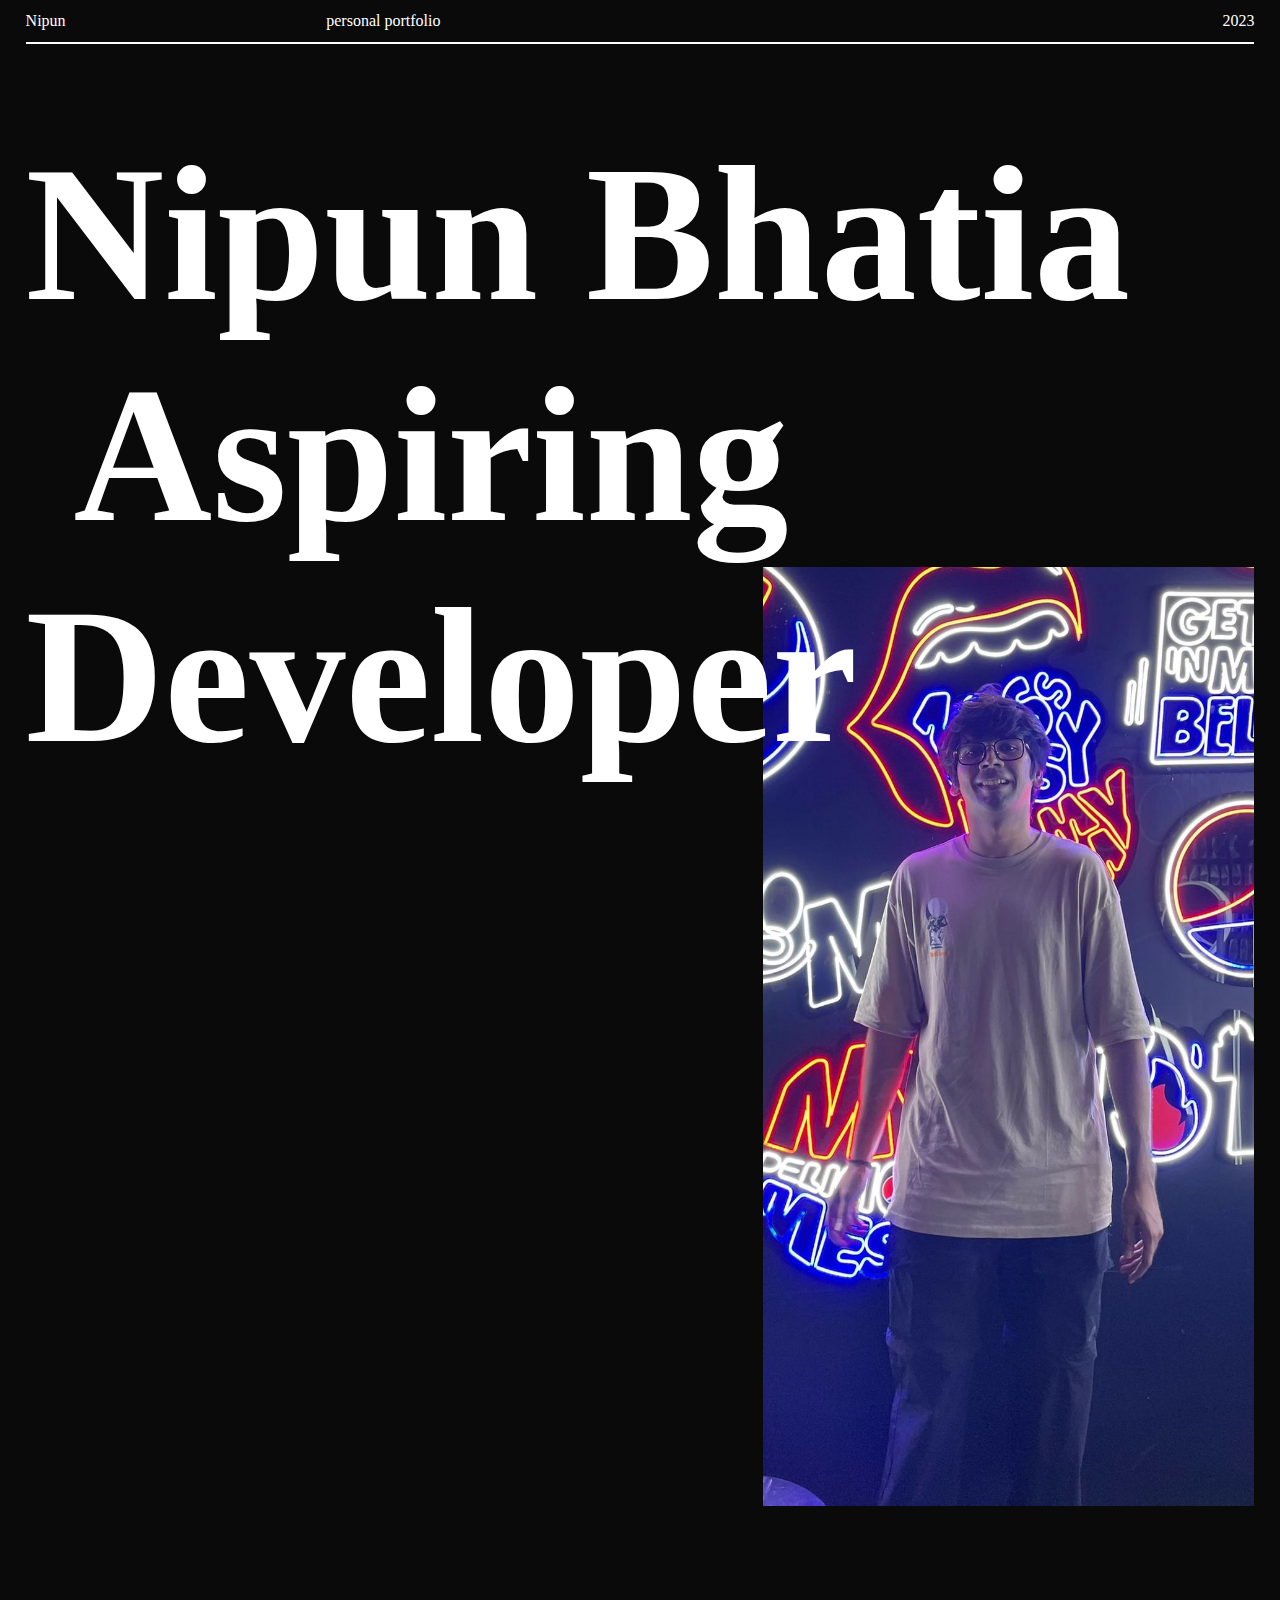
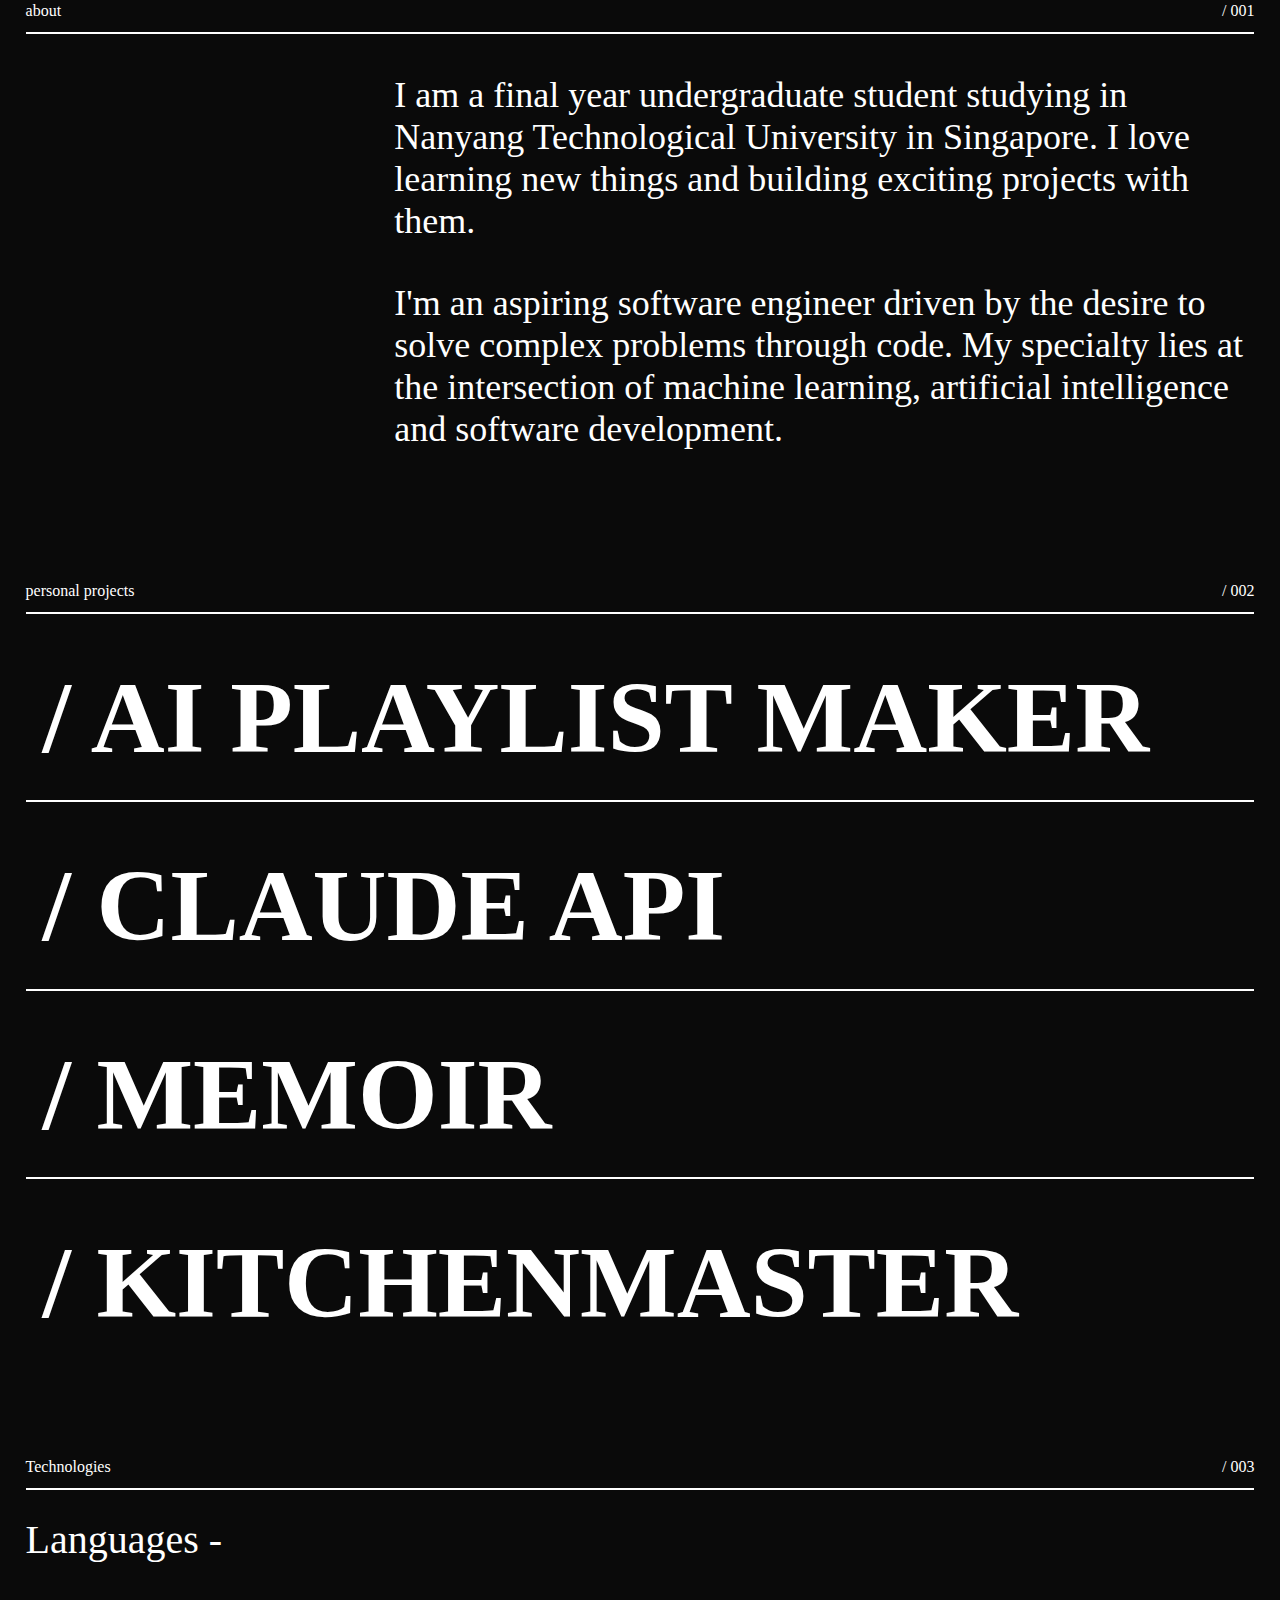
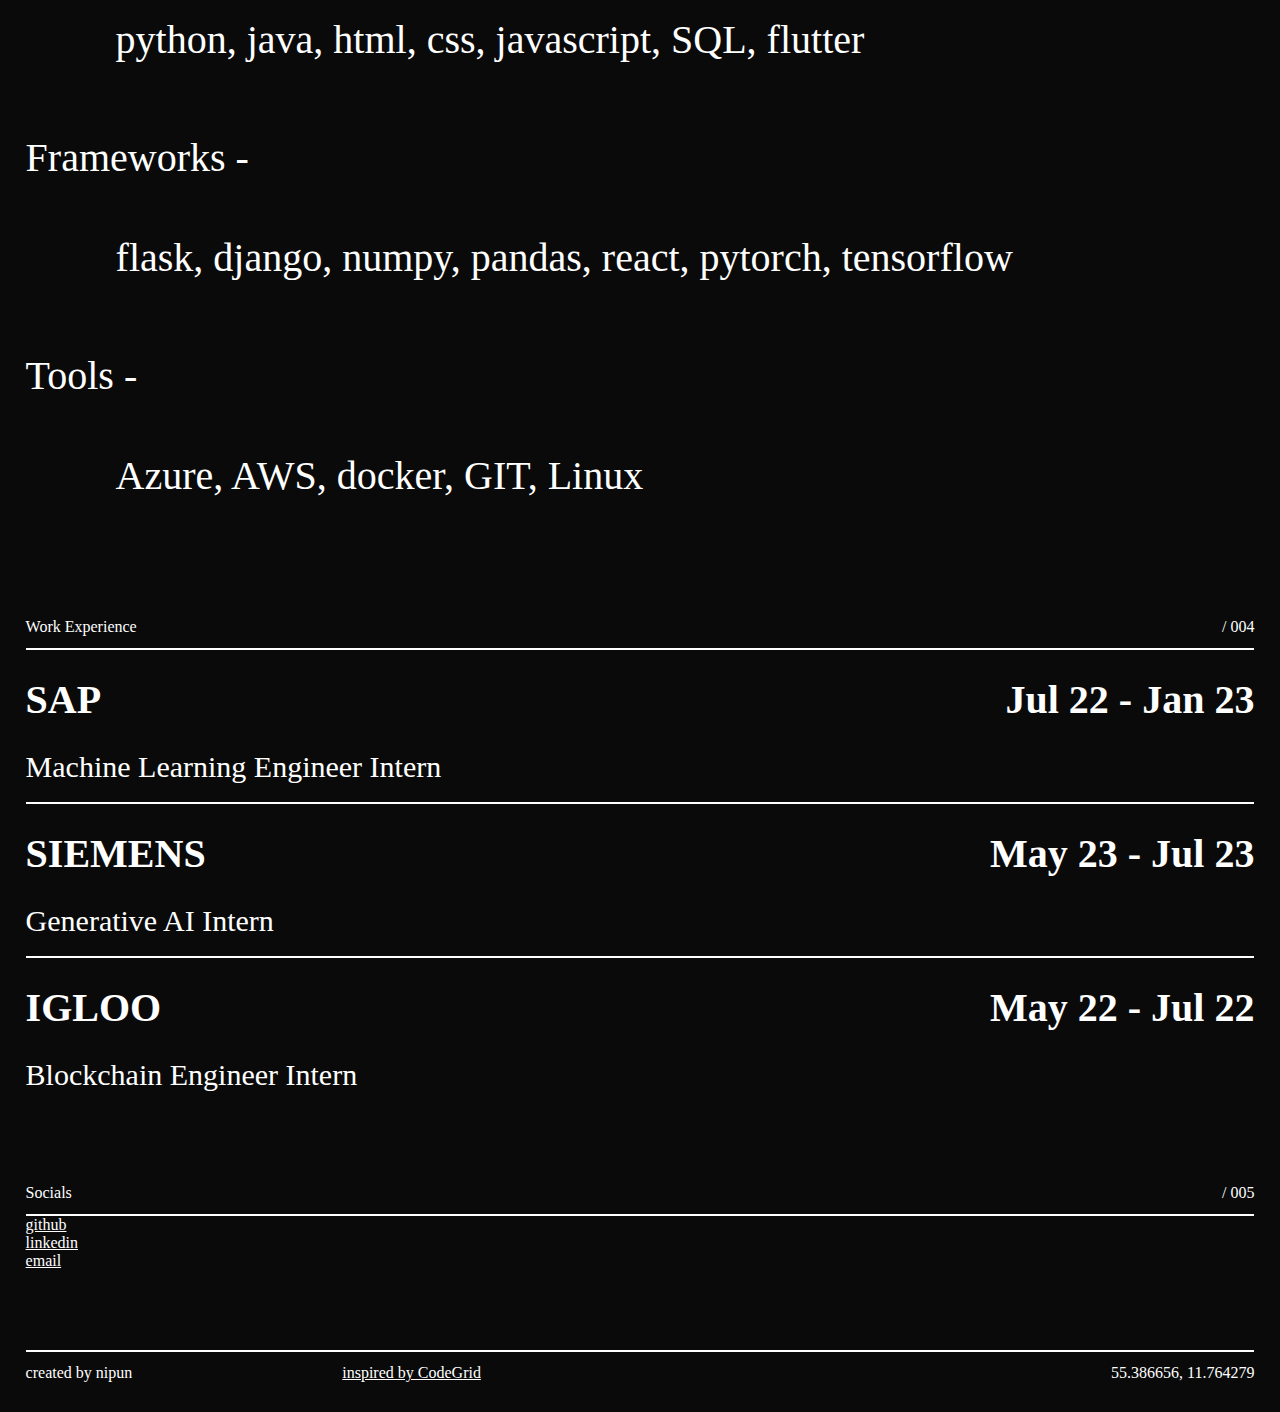
==== index.html @ 609fd549 "Uploading files" ====
<!DOCTYPE html>
<html lang="en">
  <head>
    <meta charset="UTF-8" />
    <meta http-equiv="X-UA-Compatible" content="IE=edge" />
    <meta name="viewport" content="width=device-width, initial-scale=1.0" />
    <title>Personal Portfolio</title>
    <link rel="stylesheet" href="css/styles.css" />
  </head>
  <body>
    <div class="wrapper">
      <div class="container">
        <div class="navbar">
          <div class="navbar-container">
            <div class="site-title">Nipun</div>
            <div class="site-type">
              <a href="index.html" style="text-decoration: none"
                >personal portfolio</a
              >
            </div>
            <div class="site-year">2023</div>
          </div>
        </div>

        <div class="divider"></div>

        <div class="header">
          <div class="header-container">
            <h1>
              Nipun Bhatia <br />
              &nbsp;Aspiring <br />
              <!-- &nbsp; -->
              Developer
            </h1>
          </div>
        </div>

        <div class="hero-image">
          <div class="hero-image-container">
            <img src="images/nipun.JPG" alt="" />
          </div>
        </div>

        <div class="whitespace"></div>
        <!-- about -->

        <div class="section-header">
          <div class="section-header-container">
            <div class="section-title">about</div>
            <div class="section-order">/ 001</div>
          </div>
        </div>

        <div class="divider"></div>

        <div class="about">
          <div class="about-container">
            <p>
              I am a final year undergraduate student studying in Nanyang
              Technological University in Singapore. I love learning new things
              and building exciting projects with them.
            </p>
            <p>
              I'm an aspiring software engineer driven by the desire to solve
              complex problems through code. My specialty lies at the
              intersection of machine learning, artificial intelligence and
              software development.
            </p>
          </div>
        </div>

        <!-- projects -->

        <div class="whitespace"></div>

        <div class="section-header">
          <div class="section-header-container">
            <div class="section-title">personal projects</div>
            <div class="section-order">/ 002</div>
          </div>
        </div>

        <div class="divider"></div>

        <section class="project">
          <div class="project-container">
            <div>
              <nav class="menu">
                <div class="menu__item">
                  <a
                    class="menu__item-link"
                    href="projects/AI-PM.html"
                    style="text-decoration: none"
                    >/ AI Playlist Maker</a
                  >
                  <img
                    class="menu__item-img"
                    src="images/AI Playlist Maker.png"
                  />
                  <div class="marquee">
                    <div class="marquee__inner">
                      <span>AI Playlist Maker</span>
                      <span>AI Playlist Maker</span>
                      <span>AI Playlist Maker</span>
                      <span>AI Playlist Maker</span>
                    </div>
                  </div>
                </div>

                <div class="divider"></div>

                <div class="menu__item">
                  <a
                    class="menu__item-link"
                    href="projects/claude.html"
                    style="text-decoration: none"
                    >/ Claude API</a
                  >
                  <img class="menu__item-img" src="images/claude.png" />
                  <div class="marquee">
                    <div class="marquee__inner">
                      <span>Claude API</span>
                      <span>Claude API</span>
                      <span>Claude API</span>
                      <span>Claude API</span>
                    </div>
                  </div>
                </div>

                <div class="divider"></div>

                <div class="menu__item">
                  <a
                    class="menu__item-link"
                    href="projects/memoir.html"
                    style="text-decoration: none"
                    >/ Memoir</a
                  >
                  <img class="menu__item-img" src="images/Memoir.png" />
                  <div class="marquee">
                    <div class="marquee__inner">
                      <span>Memoir</span>
                      <span>Memoir</span>
                      <span>Memoir</span>
                      <span>Memoir</span>
                      <span>Memoir</span>
                      <span>Memoir</span>
                      <span>Memoir</span>
                    </div>
                  </div>
                </div>

                <div class="divider"></div>

                <div class="menu__item">
                  <a
                    class="menu__item-link"
                    href="projects/kitchenmaster.html"
                    style="text-decoration: none"
                    >/ KitchenMaster</a
                  >
                  <img
                    class="menu__item-img"
                    src="images/Kitchenmaster_main_page.png"
                  />
                  <div class="marquee">
                    <div class="marquee__inner">
                      <span>KitchenMaster</span>
                      <span>KitchenMaster</span>
                      <span>KitchenMaster</span>
                      <span>KitchenMaster</span>
                    </div>
                  </div>
                </div>

                <!-- <div class="divider"></div>

                <div class="menu__item">
                  <a class="menu__item-link">/ The Crew</a>
                  <img class="menu__item-img" src="images/project-five.jpeg" />
                  <div class="marquee">
                    <div class="marquee__inner" aria-hidden="true">
                      <span>The Crew</span>
                      <span>The Crew</span>
                      <span>The Crew</span>
                      <span>The Crew</span>
                    </div>
                  </div>
                </div> -->
              </nav>
            </div>
          </div>
        </section>

        <!-- Technologies -->

        <div class="whitespace"></div>

        <div class="section-header">
          <div class="section-header-container">
            <div class="section-title">Technologies</div>
            <div class="section-order">/ 003</div>
          </div>
        </div>

        <div class="divider"></div>

        <section class="technologies">
          <div class="technologies-container">
            <p class="heading">Languages -</p>
            <p class="subheading">
              &nbsp;&nbsp;&nbsp;&nbsp;&nbsp;&nbsp;&nbsp;&nbsp;&nbsp;python,
              java, html, css, javascript, SQL, flutter
            </p>
            <br />
            <!-- <div class="divider"></div> -->

            <p class="heading">Frameworks -</p>
            <p class="subheading">
              &nbsp;&nbsp;&nbsp;&nbsp;&nbsp;&nbsp;&nbsp;&nbsp;&nbsp;flask,
              django, numpy, pandas, react, pytorch, tensorflow
            </p>

            <br />
            <!-- <div class="divider"></div> -->

            <p class="heading">Tools -</p>
            <p class="subheading">
              &nbsp;&nbsp;&nbsp;&nbsp;&nbsp;&nbsp;&nbsp;&nbsp;&nbsp;Azure, AWS,
              docker, GIT, Linux
            </p>
          </div>
        </section>

        <!-- Work Ex -->

        <div class="whitespace"></div>

        <div class="section-header">
          <div class="section-header-container">
            <div class="section-title">Work Experience</div>
            <div class="section-order">/ 004</div>
          </div>
        </div>

        <div class="divider"></div>

        <section class="work">
          <div class="work-container">
            <div class="heading">
              <!-- <br /> -->
              <div>SAP</div>
              <div>Jul 22 - Jan 23</div>
            </div>
            <p>Machine Learning Engineer Intern</p>
          </div>
        </section>

        <br />

        <div class="divider"></div>

        <section class="work">
          <div class="work-container">
            <div class="heading">
              <!-- <br /> -->
              <div>SIEMENS</div>
              <div>May 23 - Jul 23</div>
            </div>

            <p>Generative AI Intern</p>
          </div>
        </section>

        <br />

        <div class="divider"></div>

        <section class="work">
          <div class="work-container">
            <div class="heading">
              <!-- <br /> -->
              <div>IGLOO</div>
              <div>May 22 - Jul 22</div>
            </div>
            <p>Blockchain Engineer Intern</p>
          </div>
        </section>

        <!-- Socials -->
        <div class="whitespace"></div>

        <div class="section-header">
          <div class="section-header-container">
            <div class="section-title">Socials</div>
            <div class="section-order">/ 005</div>
          </div>
        </div>

        <div class="divider"></div>

        <section class="socials">
          <div class="socials-container">
            <div class="socials-id gt">
              <a href="https://github.com/Nipun1212">github</a>
            </div>
            <div class="socials-id ln">
              <a href="https://www.linkedin.com/in/nipunbhatiaa/">linkedin</a>
            </div>
            <div class="socials-id em">
              <a href="mailto:nipun001@e.ntu.edu.sg">email</a>
            </div>
          </div>
        </section>

        <div class="whitespace"></div>

        <div class="divider"></div>

        <div class="footer">
          <div class="navbar">
            <div class="navbar-container">
              <div class="site-title">created by nipun</div>
              <div class="site-title"><a href="">inspired by CodeGrid</a></div>
              <div class="site-year">55.386656, 11.764279</div>
            </div>
          </div>
        </div>
        <br />
      </div>
    </div>
  </body>
</html>
---- css/styles.css ----
* {
  margin: 0;
  padding: 0;
  box-sizing: border-box;
  font-family: "Sk-Modernist";
  color: #fff;
}

html,
body {
  overflow-x: hidden;
  background-color: #0a0a0a !important;
}

.wrapper {
  width: 100%;
  height: 100%;
}

.wrapper .container {
  width: 96%;
  margin: 0px auto;
}

.divider {
  width: 100%;
  height: 2px;
  background: #fff;
}

.whitespace {
  width: 100%;
  height: 80px;
}

.navbar .navbar-container {
  display: flex;
  padding: 12px 0;
  font-size: 16px;
  justify-content: space-between;
}

.navbar .navbar-container .site-title {
  flex-grow: 1;
}

.navbar .navbar-container .site-type {
  flex-grow: 1;
}

.navbar .navbar-container .site-year {
  flex-grow: 2;
  text-align: right;
}

.header {
  margin: 80px 0;
  z-index: 2 !important;
}

.header .header-container h1 {
  font-family: "Bigilla";
  font-size: 12rem;
}

@media (max-width: 900px) {
  .header .header-container h1 {
    font-size: 5.4rem;
  }
}

.hero-image {
  width: 100%;
  margin-top: -300px;
}

.hero-image::after {
  content: "";
  display: table;
  clear: both;
}

.hero-image .hero-image-container {
  width: 40%;
  float: right;
}

.hero-image .hero-image-container img {
  width: 100%;
}

@media (max-width: 900px) {
  .hero-image {
    margin-top: -100px;
  }
  .hero-image .hero-image-container {
    width: 100%;
  }
}

.section-header .section-header-container {
  display: flex;
  padding: 12px 0;
  font-size: 16px;
  justify-content: space-between;
}

.about {
  width: 100%;
}

.about::after {
  content: "";
  display: table;
  clear: both;
}

.about .about-container {
  width: 70%;
  float: right;
}

.about .about-container p {
  margin: 40px 0;
  font-size: 36px;
}

@media (max-width: 900px) {
  .about .about-container {
    width: 100%;
  }
  .about .about-container p {
    font-size: 24px;
  }
}

.menu__item {
  position: relative;
  padding: 1.6vw 0 0 0;
  margin: 4px;
}

.menu__item-link {
  display: inline-block;
  cursor: pointer;
  position: relative;
  color: #fff;
  -webkit-transition: opacity 0.4s;
  transition: opacity 0.4s;
  font-family: "Bigilla";
  text-transform: uppercase;
}

.menu__item-link::before {
  all: initial;
  text-transform: uppercase;
  counter-increment: menu;
  position: absolute;
  bottom: 60%;
  left: 0;
  pointer-events: none;
}

.menu__item-link:hover {
  -webkit-transition-duration: 0.1s;
  transition-duration: 0.1s;
  opacity: 0;
}

.menu__item-img {
  pointer-events: none;
  position: absolute;
  height: 50vh;
  max-height: 400px;
  opacity: 0;
  left: 100%;
  top: 50%;
  -webkit-transform: translate3d(calc(-100% - 6vw), -30%, 0)
    translate3d(0, 20px, 0);
  transform: translate3d(calc(-100% - 6vw), -30%, 0) translate3d(0, 20px, 0);
}

.menu__item-link:hover + .menu__item-img {
  opacity: 1;
  -webkit-transform: translate3d(calc(-100% - 6vw), -30%, 0)
    rotate3d(0, 0, 1, 4deg);
  transform: translate3d(calc(-100% - 6vw), -30%, 0) rotate3d(0, 0, 1, 4deg);
  -webkit-transition: all 0.4s;
  transition: all 0.4s;
}

.menu {
  padding: 0vh 0 0 0vh;
  --offset: 20vw;
  --move-initial: calc(-25% + var(--offset));
  --move-final: calc(-50% + var(--offset));
  font-size: 8vw;
}

.marquee {
  position: absolute;
  top: 0;
  left: 0;
  overflow: hidden;
  color: #fff;
  pointer-events: none;
  mix-blend-mode: difference;
}

.marquee__inner {
  width: -webkit-fit-content;
  width: -moz-fit-content;
  width: fit-content;
  display: -webkit-box;
  display: -ms-flexbox;
  display: flex;
  position: relative;
  -webkit-animation: marquee 5s linear infinite;
  animation: marquee 5s linear infinite;
  -webkit-animation-play-state: paused;
  animation-play-state: paused;
  opacity: 0;
  -webkit-transition: opacity 0.1s;
  transition: opacity 0.1s;
  padding: 2vw 0;
}

.menu__item-link:hover ~ .marquee .marquee__inner {
  -webkit-animation-play-state: running;
  animation-play-state: running;
  opacity: 1;
  -webkit-transition-duration: 0.4s;
  transition-duration: 0.4s;
}

.menu__item-link,
.marquee span {
  white-space: nowrap;
  font-size: 8vw;
  padding: 1.6vw 1vw;
  font-weight: 900;
}

.marquee span {
  font-family: "Bigilla" !important;
  text-transform: uppercase;
}

@-webkit-keyframes marquee {
  0% {
    -webkit-transform: translate3d(var(--move-initial), 0, 0);
    transform: translate3d(var(--move-initial), 0, 0);
  }
  100% {
    -webkit-transform: translate3d(var(--move-final), 0, 0);
    transform: translate3d(var(--move-final), 0, 0);
  }
}

@keyframes marquee {
  0% {
    -webkit-transform: translate3d(var(--move-initial), 0, 0);
    transform: translate3d(var(--move-initial), 0, 0);
  }
  100% {
    -webkit-transform: translate3d(var(--move-final), 0, 0);
    transform: translate3d(var(--move-final), 0, 0);
  }
}

.technologies .technologies-container .heading {
  font-size: 40px;
  line-height: 100px;
  justify-content: space-between;
}

.technologies .technologies-container .subheading {
  font-family: "Bigilla";
  font-size: 40px;
  line-height: 100px;
}

@media (max-width: 900px) {
  .technologies .technologies-container p {
    font-size: 36px;
    line-height: 50px;
    text-align: justify;
    justify-content: space-between;
  }
}

.work .work-container .heading {
  line-height: 100px;
  justify-content: space-between;
  display: flex;
  /* padding: 12px 0; */
}

.work .work-container .heading div {
  font-family: "Bigilla";
  font-weight: bolder;
  font-size: 40px;
}

.work .work-container p {
  /* font-family: "Bigilla"; */

  font-size: 30px;
}

@media (max-width: 900px) {
  .work .work-container div {
    font-family: "Bigilla";
    font-size: 12px;
    line-height: 50px;
    text-align: justify;
    justify-content: space-between;
  }
}

.navbar .navbar-container {
  display: flex;
  padding: 12px 0;
  font-size: 16px;
  justify-content: space-between;
}

.title .title-container h1 {
  font-family: "Bigilla";
  font-size: 8rem;
}

.details .details-container {
  line-height: 100px;
  font-size: 20px;
  display: flex;
  padding: 12px 0;
  justify-content: space-between;
  align-items: center;
}

.about .about-container .info h6 {
  margin: 0;
  line-height: normal; /* Remove margins between <p> and <h6> elements */
}

.details .details-container .info p {
  font-size: 20px;
  color: grey;
  margin: 0;
  line-height: normal;
}

.description .description-container p {
  /* font-family: "Bigilla"; */
  font-size: 20px;
  /* color: grey; */
}

/*  */
.img-container_1 {
  display: grid;
  grid-template-columns: 2fr 1fr;
  grid-gap: 10px; /* Add some gap between the images */
}

.big-image_1 img {
  width: 100%;
  height: auto; /* Maintain aspect ratio of the big image */
}

.small-images_1 {
  display: grid;
  grid-template-rows: 1fr 1fr;
  grid-gap: 50px; /* Add some gap between the small images */
}

.small-images_1 .small-image img {
  width: 100%;
  height: auto; /* Maintain aspect ratio of the small images */
}

.img-container_2 {
  display: grid;
  grid-template-rows: 2fr 3fr; /* Set two rows, with the first row taking twice the height of the second row */
  grid-gap: 10px; /* Add some gap between the images */
}

.big-image_2-1 img {
  width: 100%;
  height: 100%; /* Use 100% height to fill the entire container and maintain aspect ratio of the big image */
}
.big-image_2-2 img {
  width: 50%;
  height: 50%; /* Use 100% height to fill the entire container and maintain aspect ratio of the big image */
}

.small-images_2 {
  display: grid;
  grid-template-columns: 1fr 2fr; /* Set two columns for the small images in the second row */
  grid-gap: 10px;
  /* Add some gap between the small images */
  align-items: start;
}

.small-images_2 .small-image-1 img {
  width: 100%;
  height: 40%; /* Use 100% height to fill the entire container and maintain aspect ratio of the small images */
}
.small-images_2 .small-image-2 img {
  width: 100%;
  height: 50%; /* Use 100% height to fill the entire container and maintain aspect ratio of the small images */
}

.img-container_3 {
  display: grid;
  grid-template-columns: repeat(3, 1fr); /* Create three equal columns */
  grid-gap: 20px; /* Add some gap between the images */
}

.img-container_3 img {
  width: 100%;
  height: auto; /* Maintain aspect ratio of the images */
}
.project-nav .project-nav-container {
  display: flex;
  justify-content: space-between;
}

/* 



h6 {
  text-align: center;
}

.vertical {
  margin-top: 40px;
  border-left: 1px solid #fff;
  height: 80px;
  position: absolute;
  left: 50%;
}

.project {
  height: 500px;
}

.project1 {
  background: url(https://images.unsplash.com/photo-1540349220179-09d3866f2e74?ixlib=rb-1.2.1&ixid=eyJhcHBfaWQiOjEyMDd9&auto=format&fit=crop&w=2600&q=80)
    no-repeat 50% 50%;
  background-size: cover;
}

.project1::after {
  content: "timeless flow.";
  font-family: "Roboto Mono";
  font-size: 36px;
  position: relative;
  color: #fff;
  display: block;
  top: 8%;
  left: -60%;
  right: 0;
  bottom: 0;
}

.project2 {
  background: url(https://images.unsplash.com/photo-1468870045442-e7d799d8c98a?ixlib=rb-1.2.1&ixid=eyJhcHBfaWQiOjEyMDd9&auto=format&fit=crop&w=2448&q=80)
    no-repeat 50% 50%;
  background-size: cover;
}

.project2::after {
  content: "foretime.";
  font-family: "Roboto Mono";
  font-size: 36px;
  position: relative;
  color: #fff;
  display: block;
  top: 80%;
  left: 90%;
  right: 0;
  bottom: 0;
}

.project3 {
  background: url(https://images.unsplash.com/photo-1482501157762-56897a411e05?ixlib=rb-1.2.1&ixid=eyJhcHBfaWQiOjEyMDd9&auto=format&fit=crop&w=1650&q=80)
    no-repeat 50% 50%;
  background-size: cover;
}

.project3::after {
  content: "never again.";
  font-family: "Roboto Mono";
  font-size: 36px;
  position: relative;
  color: #fff;
  display: block;
  top: 80%;
  left: -50%;
  right: 0;
  bottom: 0;
}

.project4 {
  background: url(https://images.unsplash.com/photo-1435685813800-51ba4ceb9c4a?ixlib=rb-1.2.1&ixid=eyJhcHBfaWQiOjEyMDd9&auto=format&fit=crop&w=1785&q=80)
    no-repeat 50% 50%;
  background-size: cover;
}

.project4::after {
  content: "departure.";
  font-family: "Roboto Mono";
  font-size: 36px;
  position: relative;
  color: #fff;
  display: block;
  top: 10%;
  left: 90%;
  right: 0;
  bottom: 0;
}

@media (max-width: 768px) {
  .project {
    width: 90% !important;
    margin: 14px auto;
  }

  .vertical {
    display: none;
  }

  .project1::after,
  .project2::after,
  .project3::after,
  .project4::after {
    display: none;
  }
} */
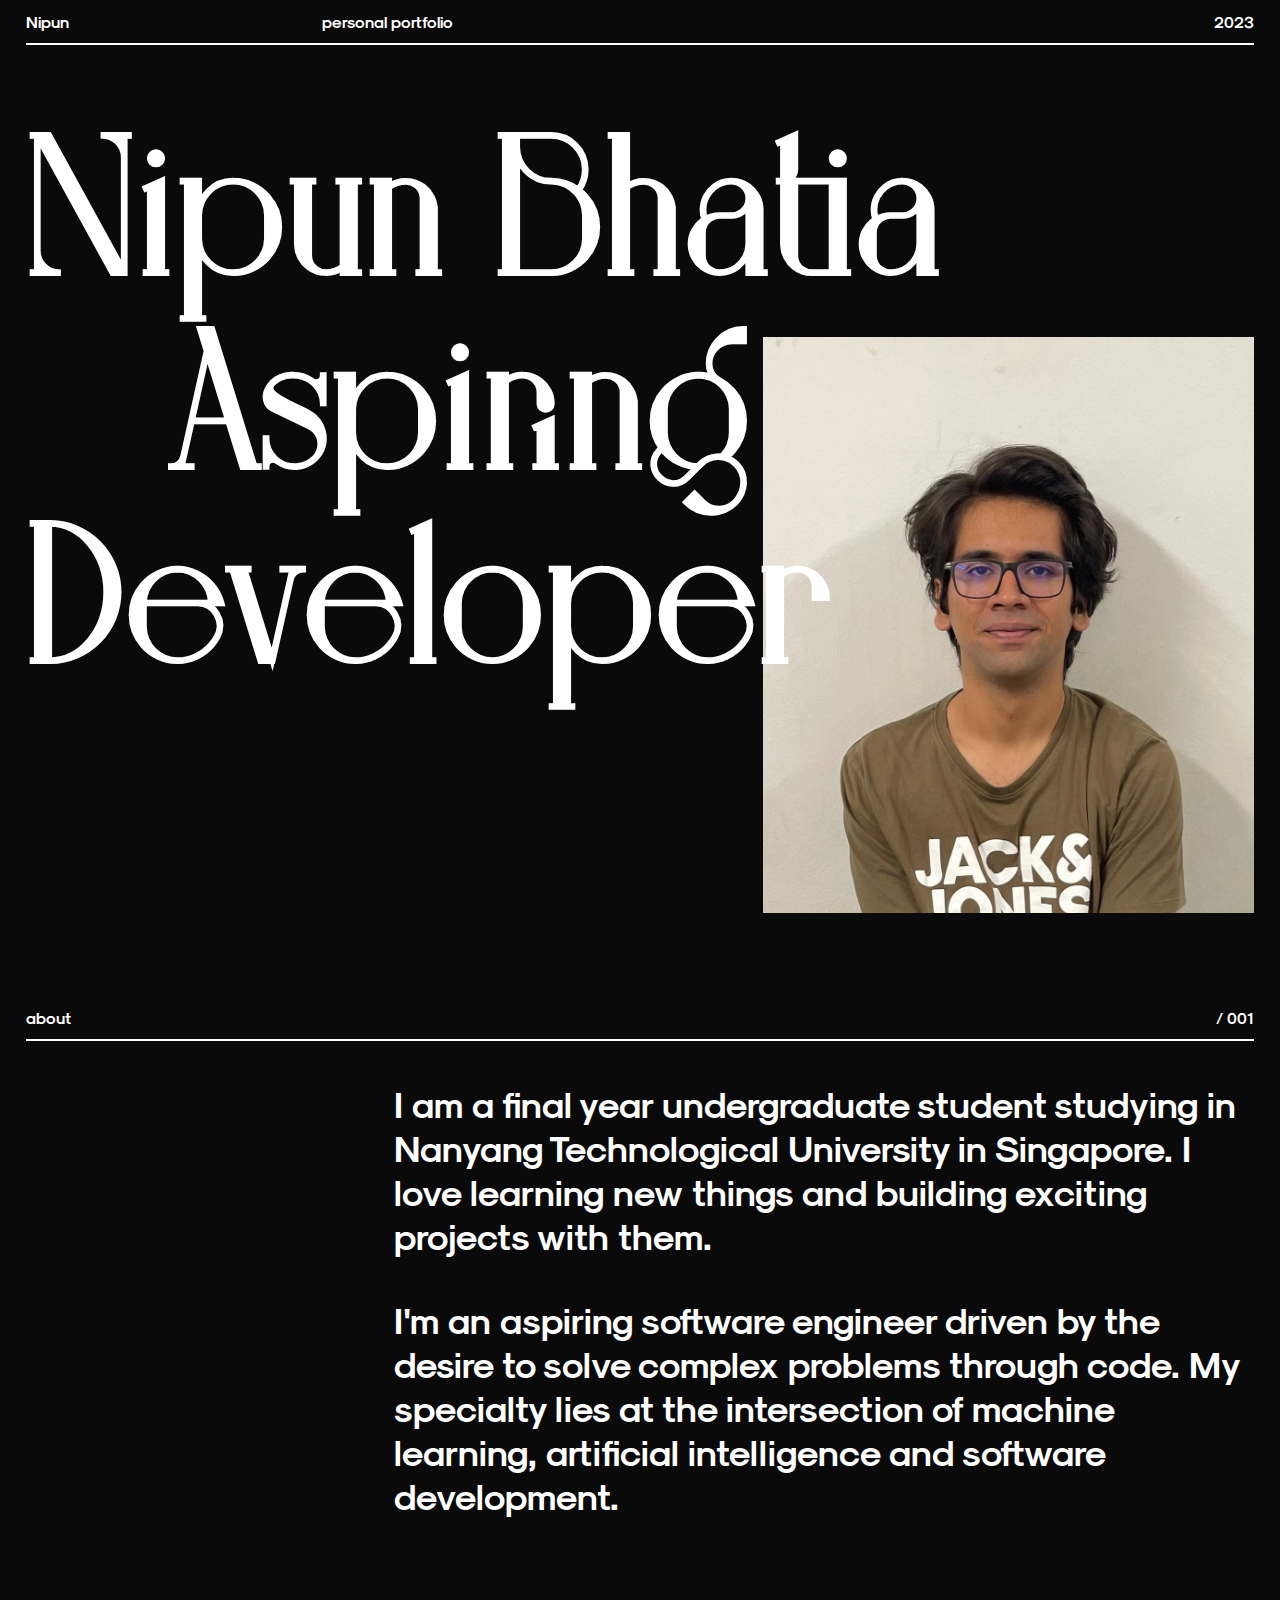
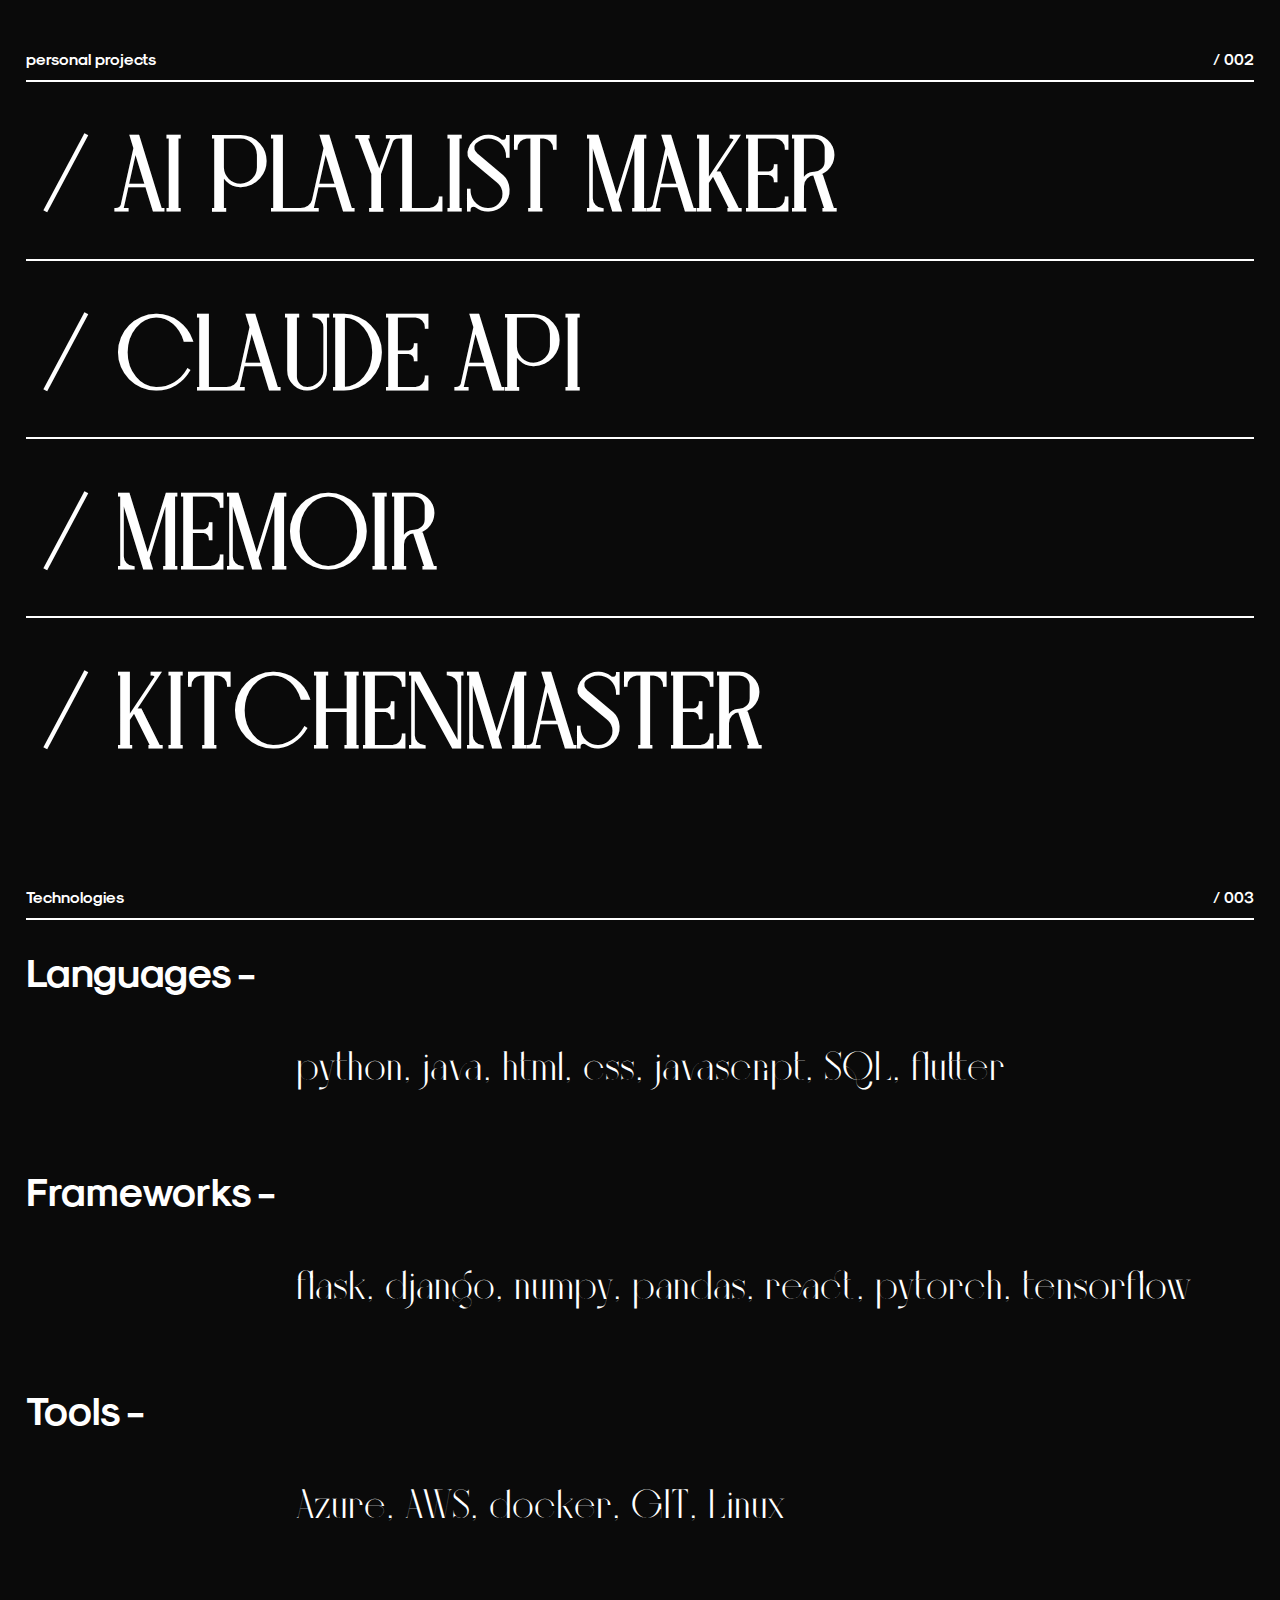
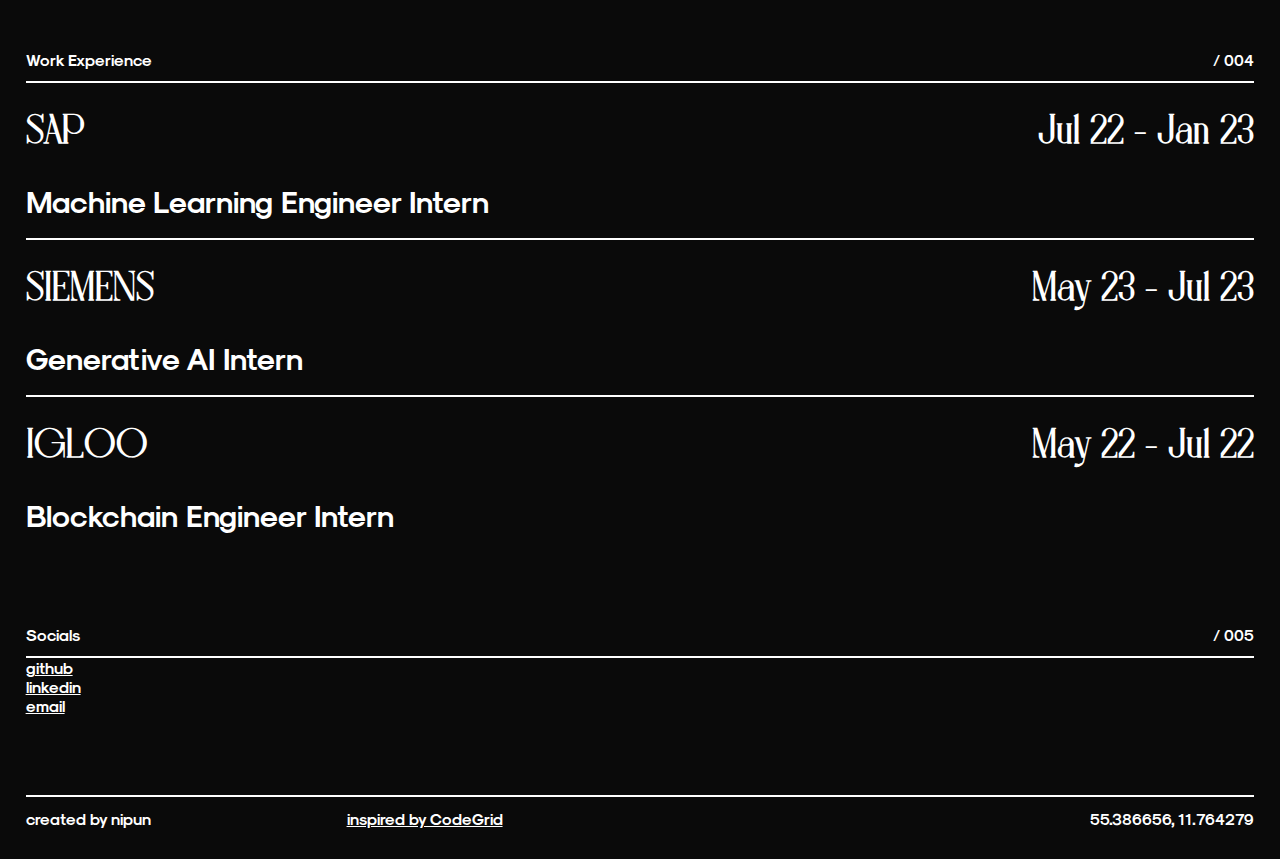
==== commit 6ad53e84: "Changed picture again" ====
--- a/index.html
+++ b/index.html
@@ -37,7 +37,7 @@
 
         <div class="hero-image">
           <div class="hero-image-container">
-            <img src="images/nipun.JPG" alt="" />
+            <img src="images/Image.jpeg" alt="" />
           </div>
         </div>
 
--- a/css/styles.css
+++ b/css/styles.css
@@ -1,3 +1,22 @@
+@font-face {
+  font-family: "Bigilla";
+  src: url("../fonts/Bigilla-Bold.otf") format("opentype");
+  /* Add other font formats and styles as needed */
+}
+
+@font-face {
+  font-family: "Bigilla";
+  src: url("../fonts/Bigilla.otf") format("opentype");
+  /* Add other font formats and styles as needed */
+}
+
+@font-face {
+  font-family: "Sk-Modernist";
+  font-weight: bold;
+  src: url("../fonts/Sk-Modernist-Bold.otf") format("opentype");
+  /* Add other font formats and styles as needed */
+}
+
 * {
   margin: 0;
   padding: 0;
@@ -71,7 +90,7 @@
 
 .hero-image {
   width: 100%;
-  margin-top: -300px;
+  margin-top: -450px;
 }
 
 .hero-image::after {
@@ -390,6 +409,7 @@
   width: 100%;
   height: 100%; /* Use 100% height to fill the entire container and maintain aspect ratio of the big image */
 }
+
 .big-image_2-2 img {
   width: 50%;
   height: 50%; /* Use 100% height to fill the entire container and maintain aspect ratio of the big image */
@@ -407,6 +427,7 @@
   width: 100%;
   height: 40%; /* Use 100% height to fill the entire container and maintain aspect ratio of the small images */
 }
+
 .small-images_2 .small-image-2 img {
   width: 100%;
   height: 50%; /* Use 100% height to fill the entire container and maintain aspect ratio of the small images */
@@ -422,6 +443,7 @@
   width: 100%;
   height: auto; /* Maintain aspect ratio of the images */
 }
+
 .project-nav .project-nav-container {
   display: flex;
   justify-content: space-between;
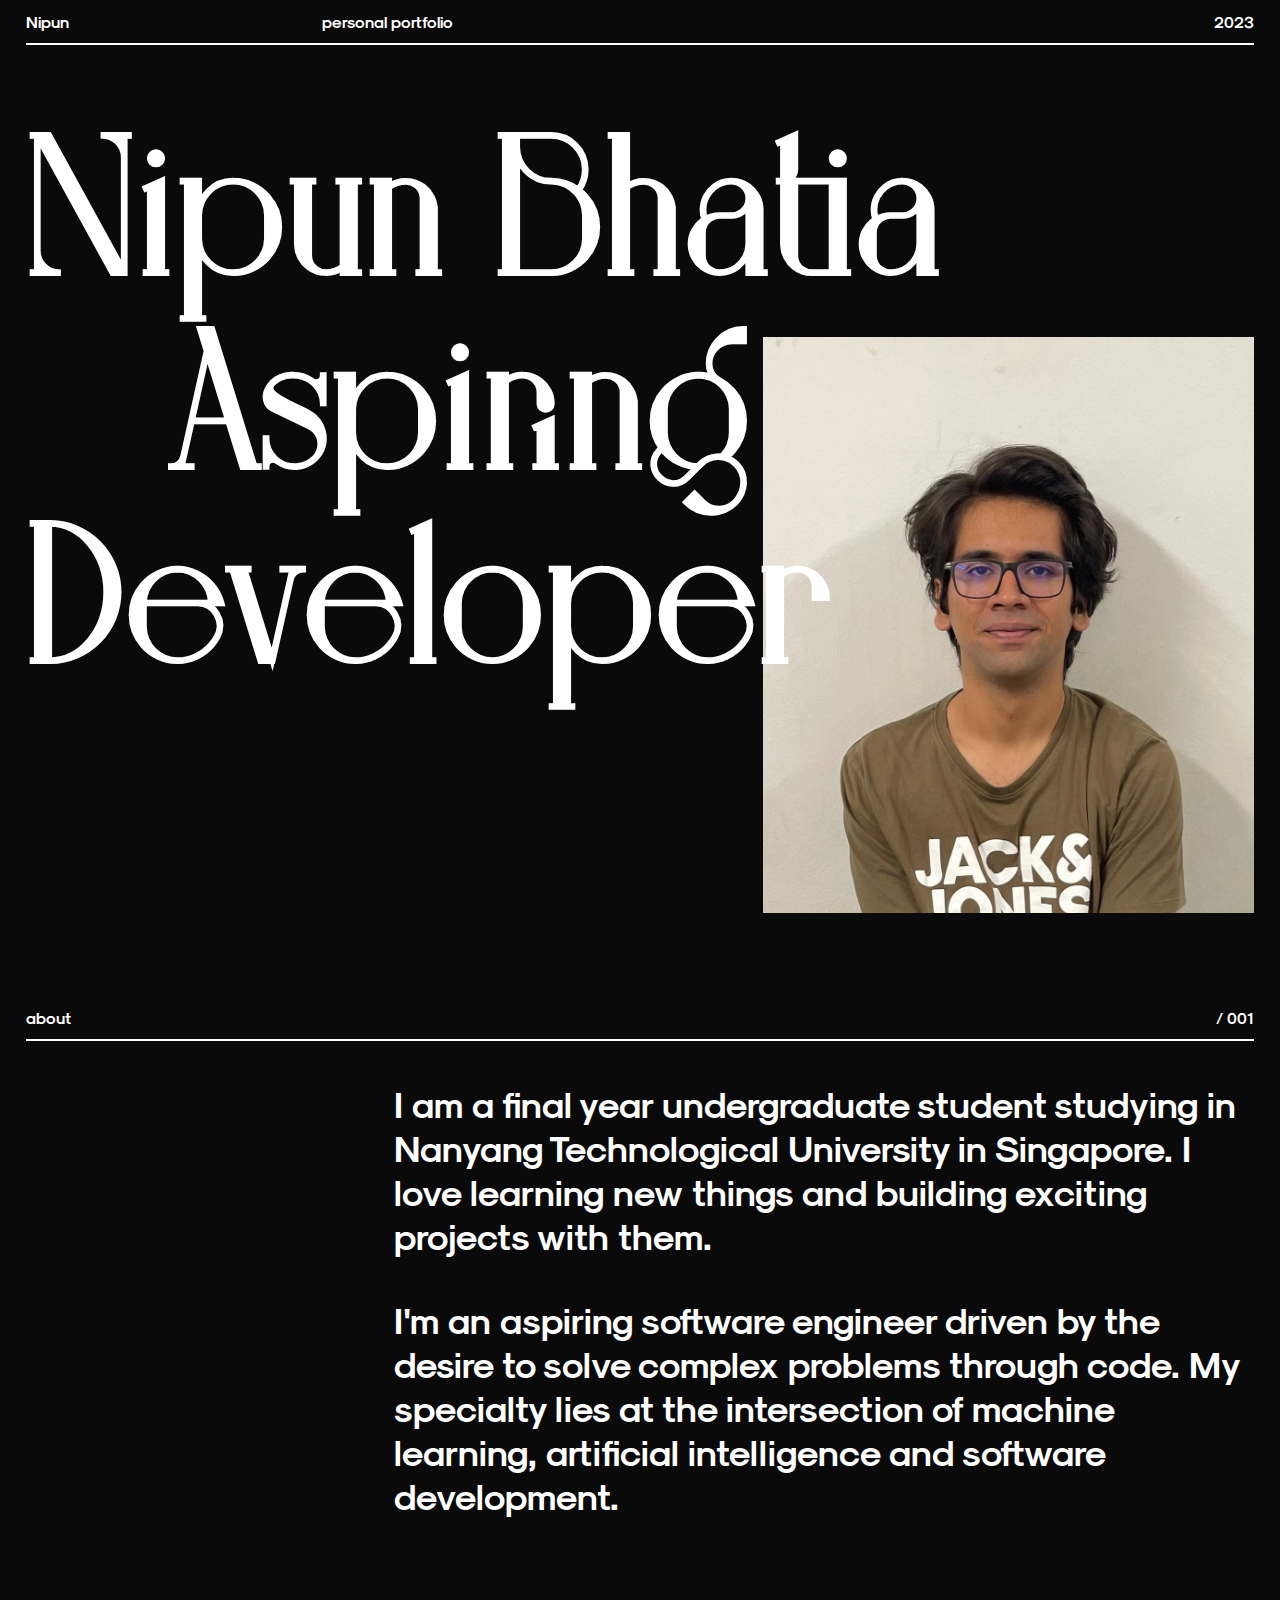
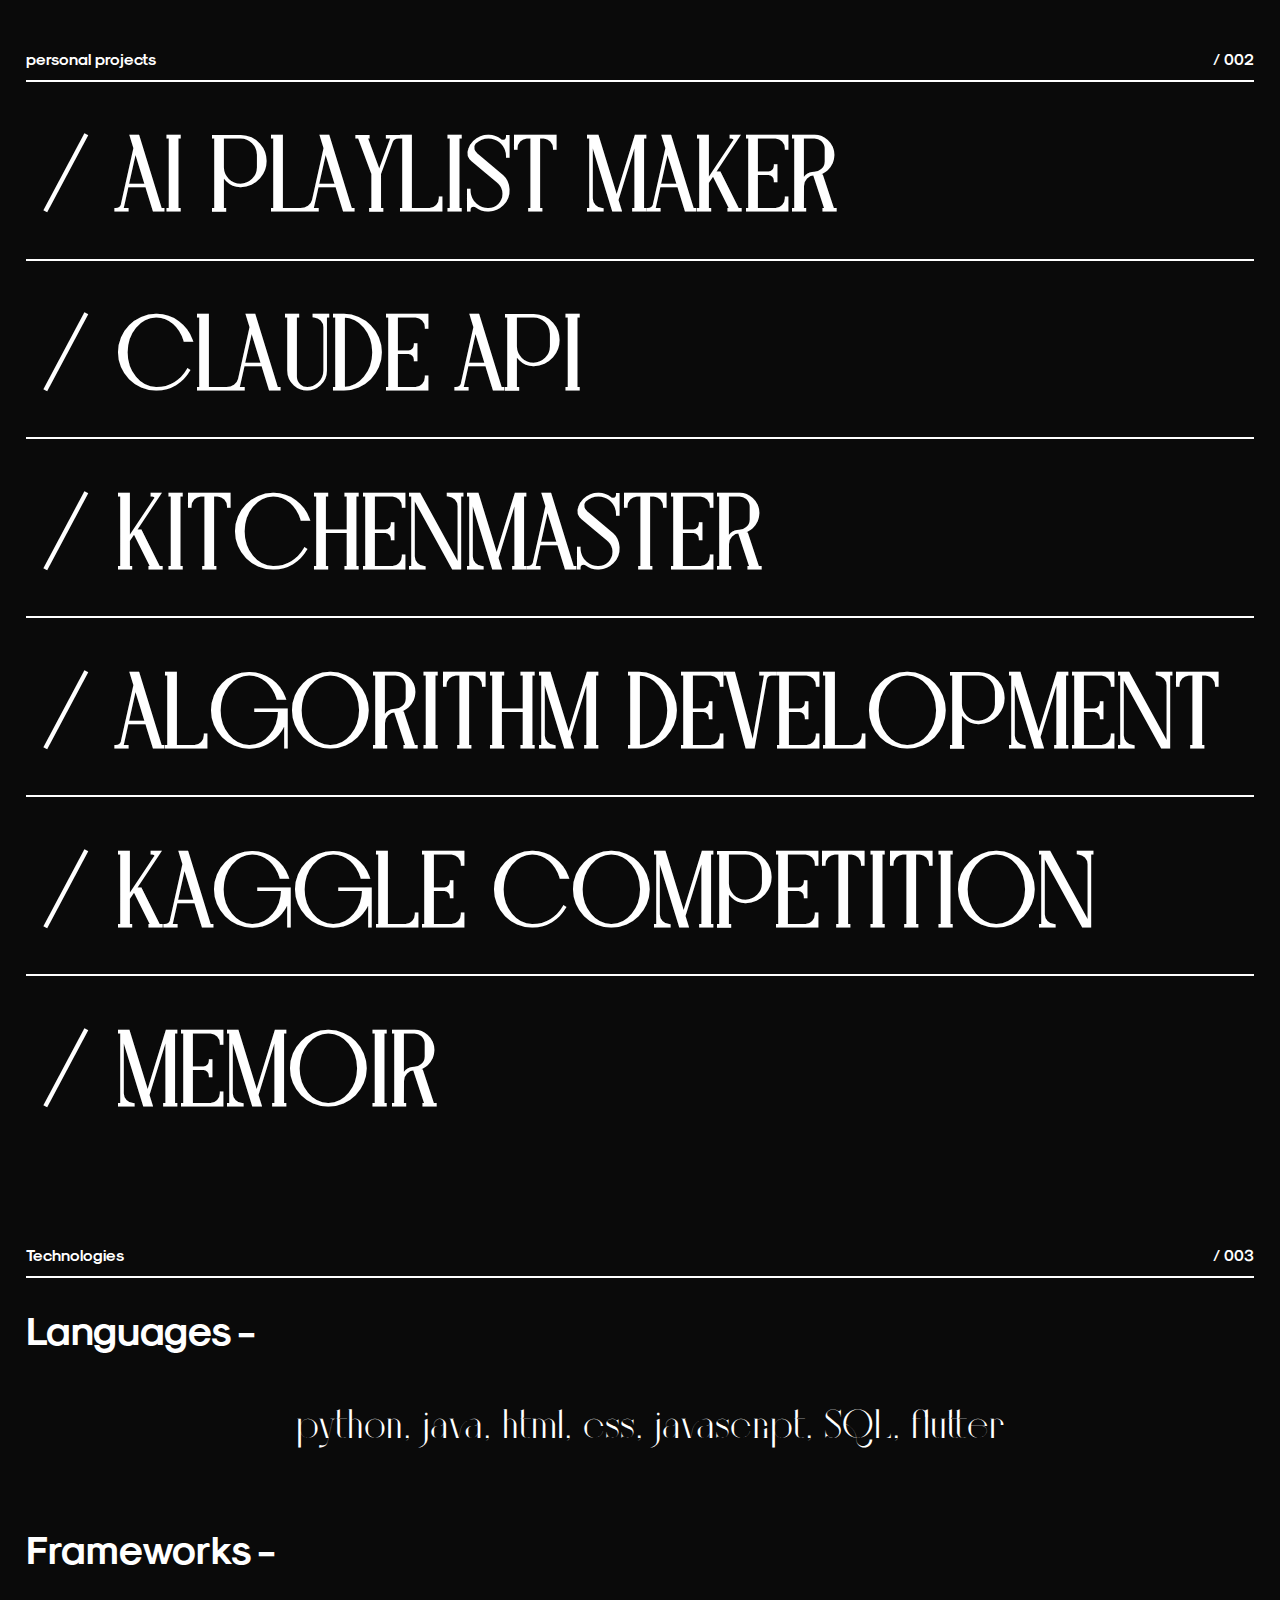
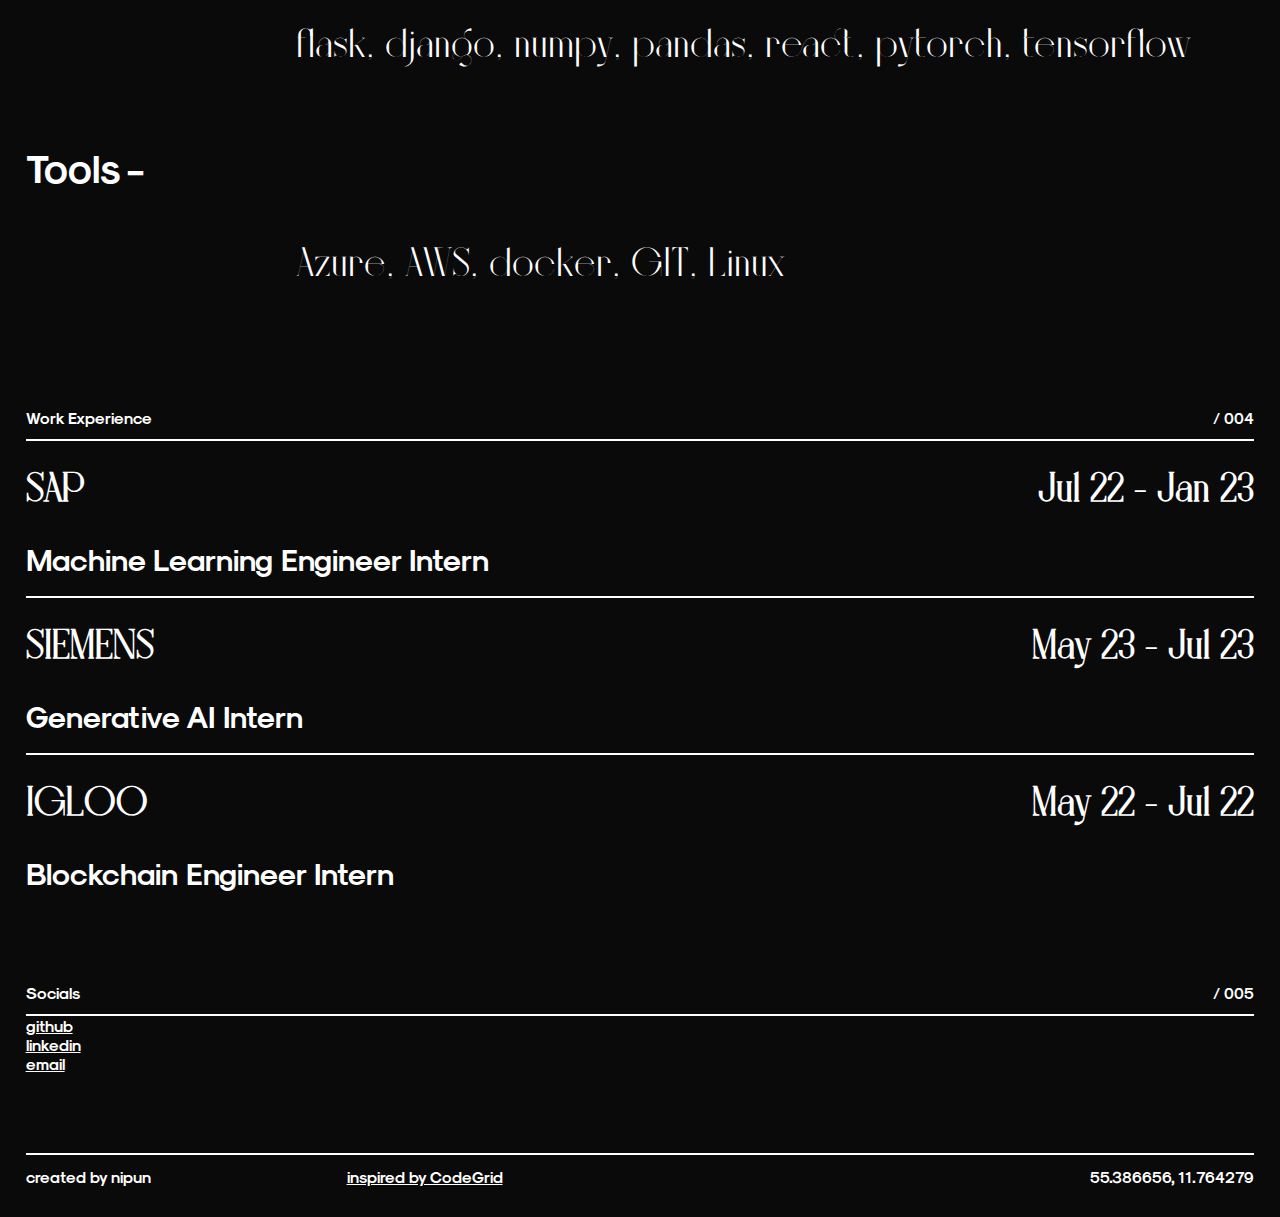
==== commit 62098665: "Updated Index.html" ====
--- a/index.html
+++ b/index.html
@@ -132,29 +132,6 @@
                 <div class="menu__item">
                   <a
                     class="menu__item-link"
-                    href="projects/memoir.html"
-                    style="text-decoration: none"
-                    >/ Memoir</a
-                  >
-                  <img class="menu__item-img" src="images/Memoir.png" />
-                  <div class="marquee">
-                    <div class="marquee__inner">
-                      <span>Memoir</span>
-                      <span>Memoir</span>
-                      <span>Memoir</span>
-                      <span>Memoir</span>
-                      <span>Memoir</span>
-                      <span>Memoir</span>
-                      <span>Memoir</span>
-                    </div>
-                  </div>
-                </div>
-
-                <div class="divider"></div>
-
-                <div class="menu__item">
-                  <a
-                    class="menu__item-link"
                     href="projects/kitchenmaster.html"
                     style="text-decoration: none"
                     >/ KitchenMaster</a
@@ -169,6 +146,68 @@
                       <span>KitchenMaster</span>
                       <span>KitchenMaster</span>
                       <span>KitchenMaster</span>
+                    </div>
+                  </div>
+                </div>
+
+                <div class="divider"></div>
+
+                <div class="menu__item">
+                  <a
+                    class="menu__item-link"
+                    href="projects/MDP.html"
+                    style="text-decoration: none"
+                    >/ Algorithm Development</a
+                  >
+                  <img class="menu__item-img" src="images/1.JPG" />
+                  <div class="marquee">
+                    <div class="marquee__inner">
+                      <span>Algorithm Development</span>
+                      <span>Algorithm Development</span>
+                      <span>Algorithm Development</span>
+                      <span>Algorithm Development</span>
+                    </div>
+                  </div>
+                </div>
+
+                <div class="divider"></div>
+
+                <div class="menu__item">
+                  <a
+                    class="menu__item-link"
+                    href="projects/Kaggle_Competiton.html"
+                    style="text-decoration: none"
+                    >/ Kaggle Competition</a
+                  >
+                  <img class="menu__item-img" src="images/KAGGLE.jpeg" />
+                  <div class="marquee">
+                    <div class="marquee__inner">
+                      <span> Kaggle Competition</span>
+                      <span> Kaggle Competition</span>
+                      <span> Kaggle Competition</span>
+                    </div>
+                  </div>
+                </div>
+
+                <div class="divider"></div>
+
+                <div class="menu__item">
+                  <a
+                    class="menu__item-link"
+                    href="projects/memoir.html"
+                    style="text-decoration: none"
+                    >/ Memoir</a
+                  >
+                  <img class="menu__item-img" src="images/Memoir.png" />
+                  <div class="marquee">
+                    <div class="marquee__inner">
+                      <span>Memoir</span>
+                      <span>Memoir</span>
+                      <span>Memoir</span>
+                      <span>Memoir</span>
+                      <span>Memoir</span>
+                      <span>Memoir</span>
+                      <span>Memoir</span>
                     </div>
                   </div>
                 </div>
--- a/css/styles.css
+++ b/css/styles.css
@@ -444,6 +444,20 @@
   height: auto; /* Maintain aspect ratio of the images */
 }
 
+.img-container_4 {
+  display: flex; /* Set the container as a flex container */
+}
+
+.img-container_4 .big-image {
+  flex: 1; /* Distribute available space equally between the images */
+  margin: 5px; /* Add some margin for spacing */
+}
+
+.img-container_4 .big-image img {
+  width: 100%; /* Make sure the image takes up the full width of its container */
+  height: 400px;
+}
+
 .project-nav .project-nav-container {
   display: flex;
   justify-content: space-between;
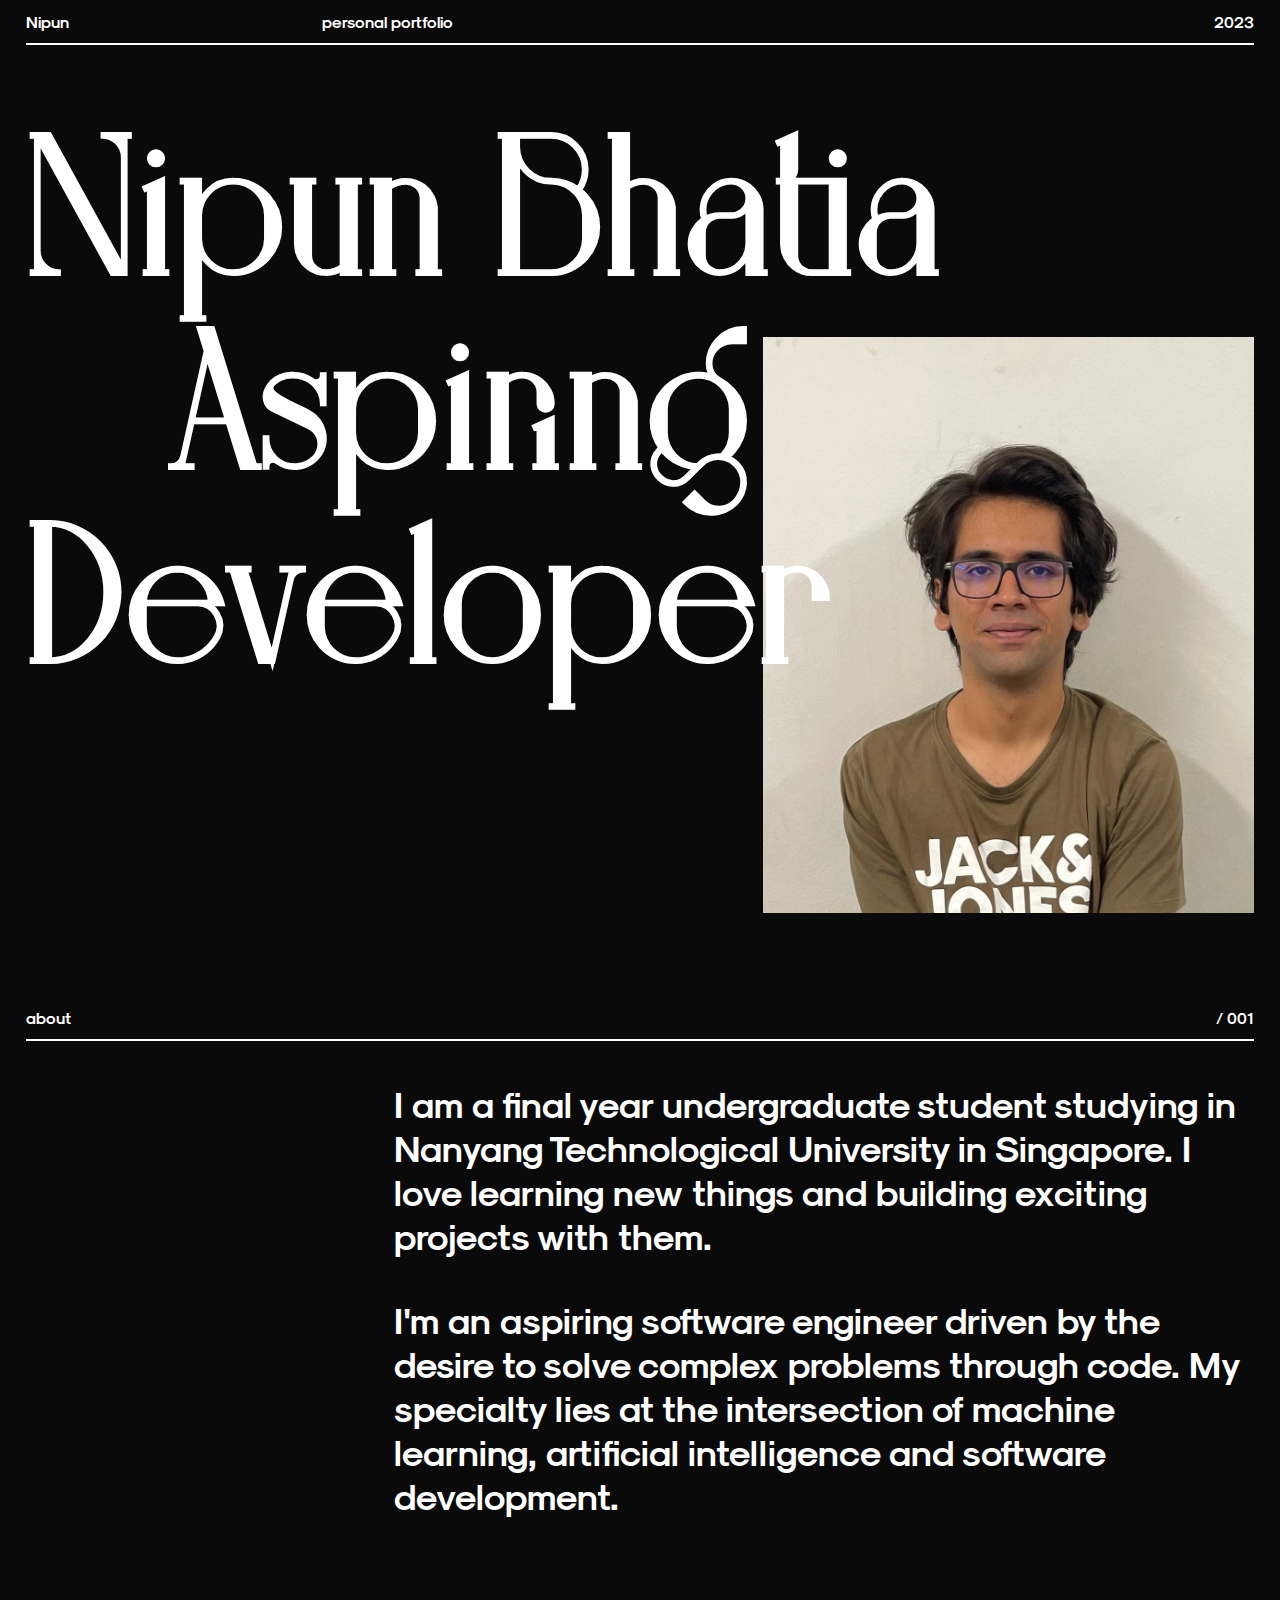
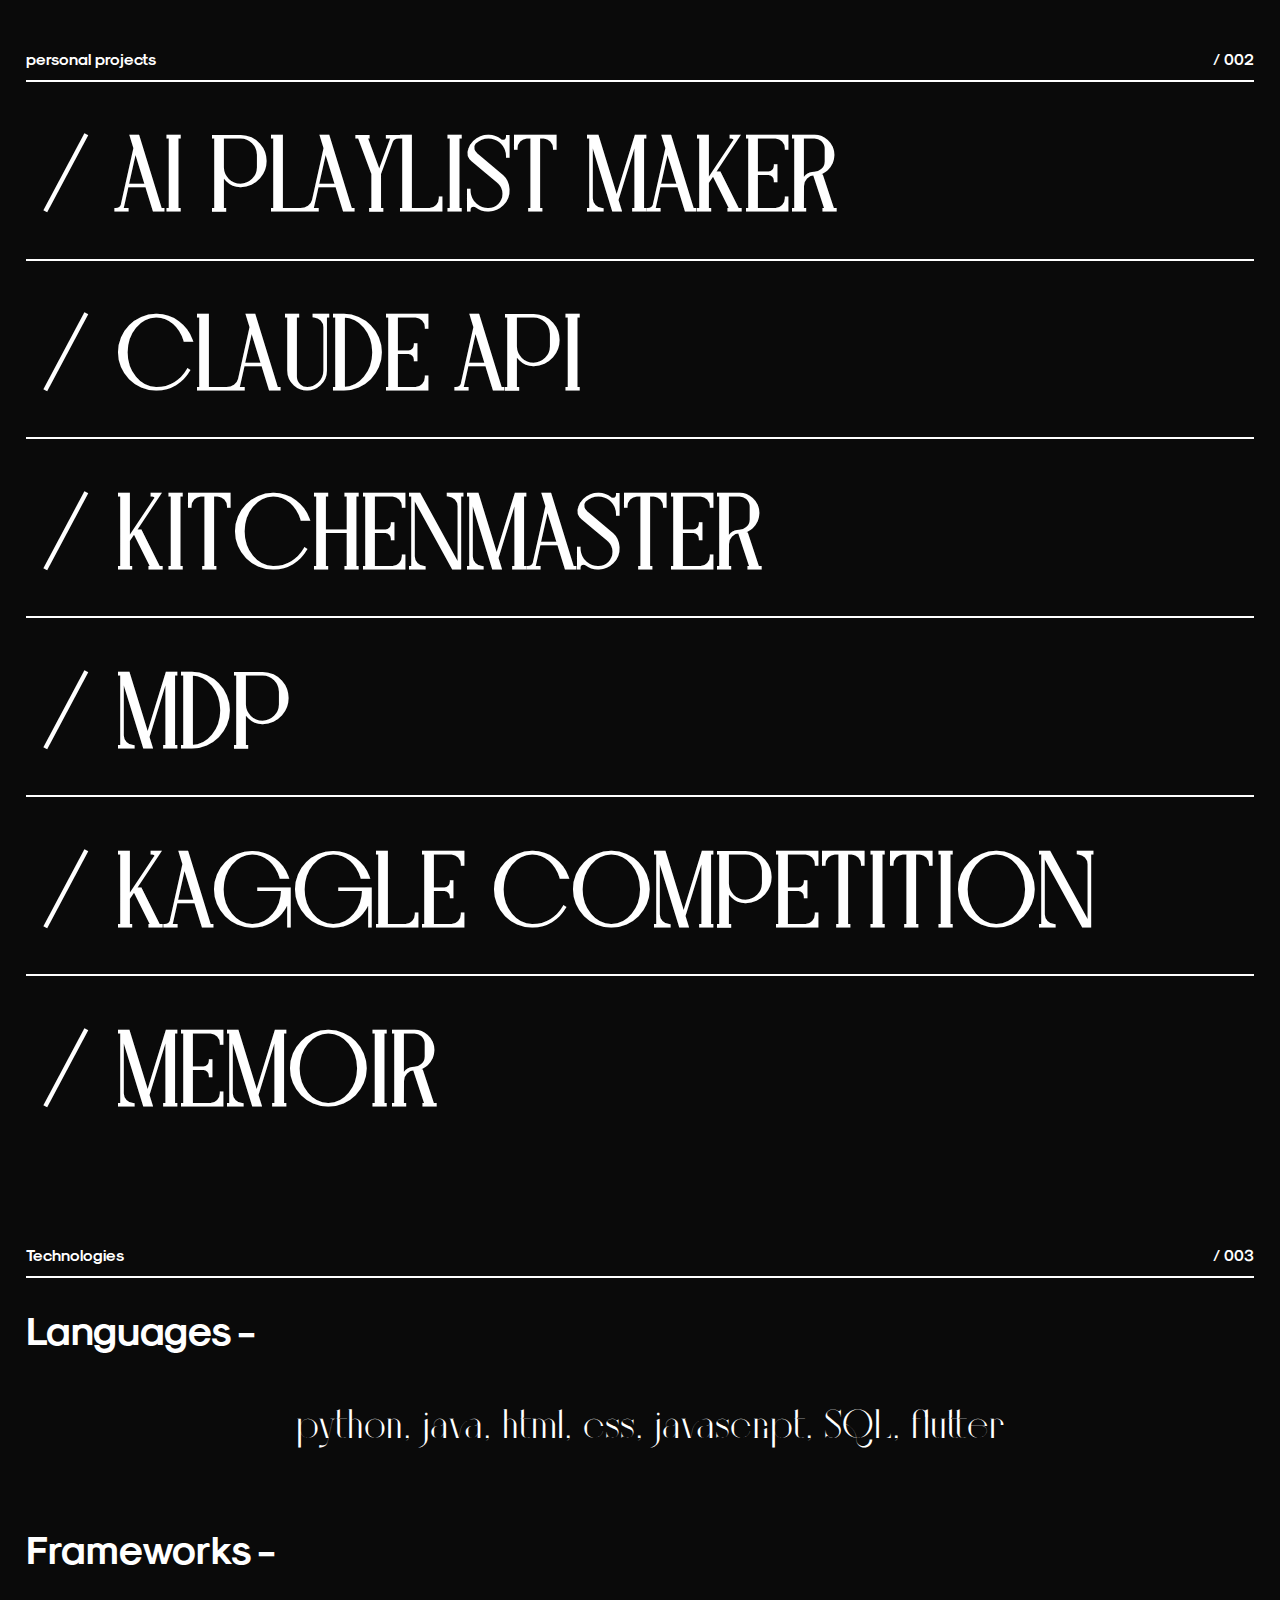
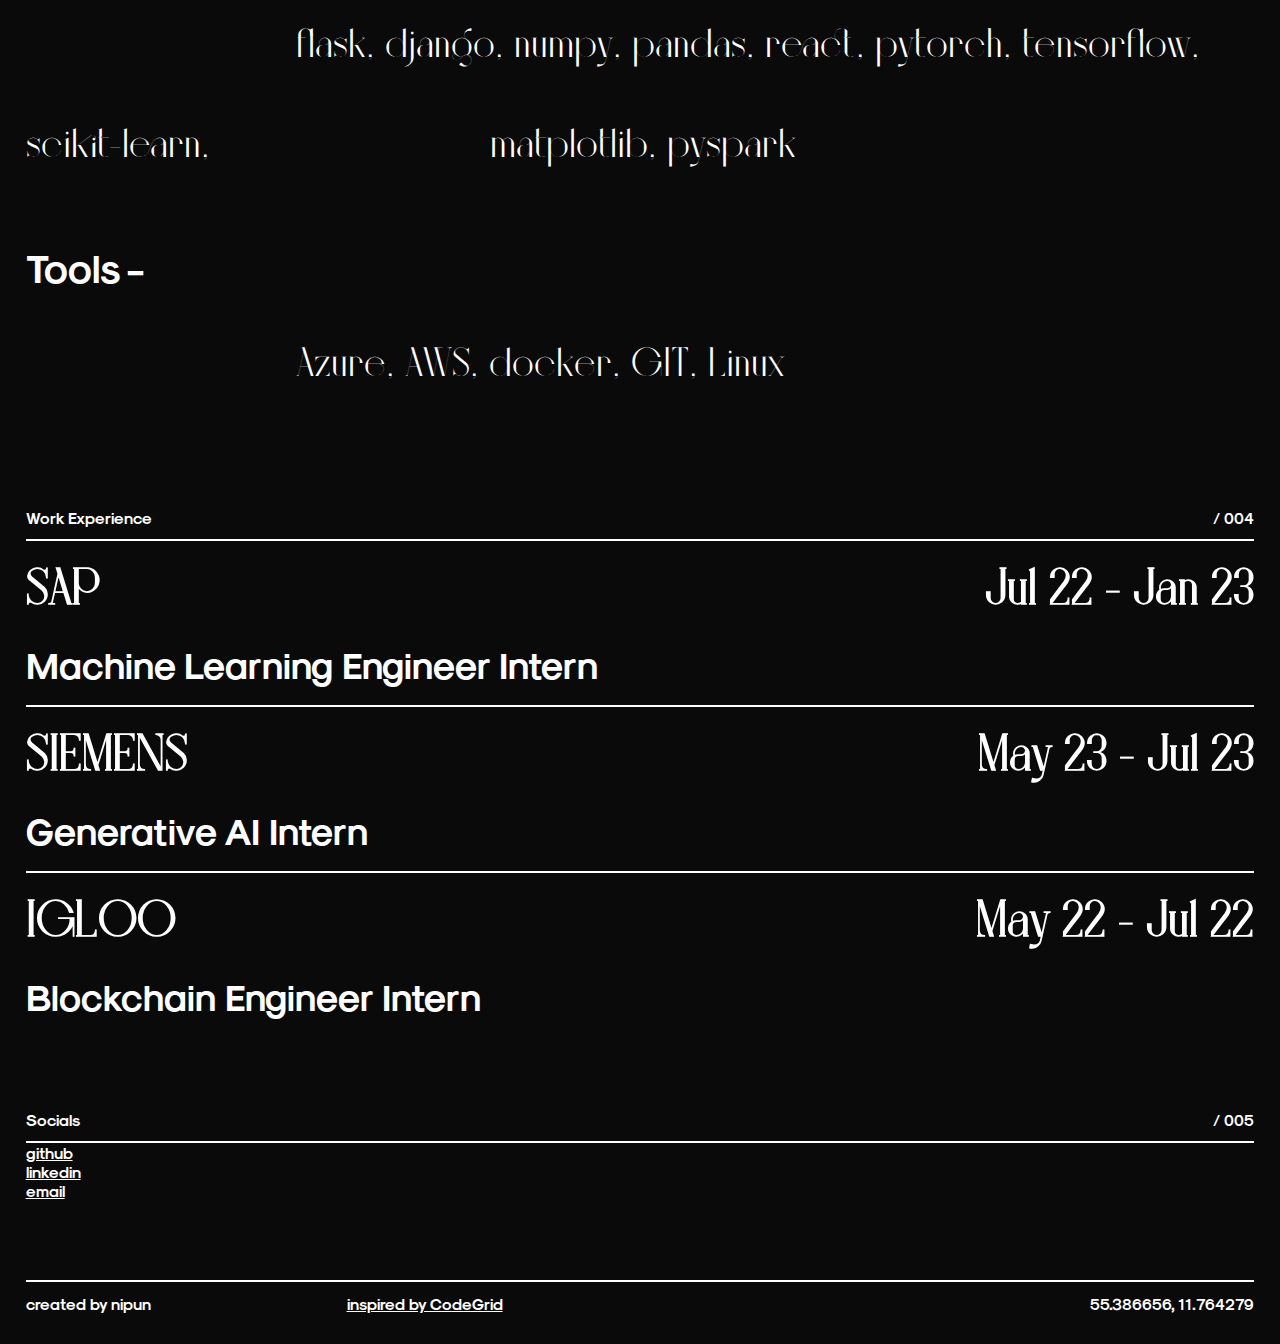
==== commit ae9102e8: "Updates headings and pictures" ====
--- a/index.html
+++ b/index.html
@@ -157,15 +157,19 @@
                     class="menu__item-link"
                     href="projects/MDP.html"
                     style="text-decoration: none"
-                    >/ Algorithm Development</a
-                  >
-                  <img class="menu__item-img" src="images/1.JPG" />
-                  <div class="marquee">
-                    <div class="marquee__inner">
-                      <span>Algorithm Development</span>
-                      <span>Algorithm Development</span>
-                      <span>Algorithm Development</span>
-                      <span>Algorithm Development</span>
+                    >/ MDP</a
+                  >
+                  <img class="menu__item-img" src="images/1.png" />
+                  <div class="marquee">
+                    <div class="marquee__inner">
+                      <span>MDP</span>
+                      <span>MDP</span>
+                      <span>MDP</span>
+                      <span>MDP</span>
+                      <span>MDP</span>
+                      <span>MDP</span>
+                      <span>MDP</span>
+                      <span>MDP</span>
                     </div>
                   </div>
                 </div>
@@ -179,9 +183,10 @@
                     style="text-decoration: none"
                     >/ Kaggle Competition</a
                   >
-                  <img class="menu__item-img" src="images/KAGGLE.jpeg" />
-                  <div class="marquee">
-                    <div class="marquee__inner">
+                  <img class="menu__item-img" src="images/KAGGLE.png" />
+                  <div class="marquee">
+                    <div class="marquee__inner">
+                      <span> Kaggle Competition</span>
                       <span> Kaggle Competition</span>
                       <span> Kaggle Competition</span>
                       <span> Kaggle Competition</span>
@@ -257,7 +262,9 @@
             <p class="heading">Frameworks -</p>
             <p class="subheading">
               &nbsp;&nbsp;&nbsp;&nbsp;&nbsp;&nbsp;&nbsp;&nbsp;&nbsp;flask,
-              django, numpy, pandas, react, pytorch, tensorflow
+              django, numpy, pandas, react, pytorch, tensorflow, scikit-learn,
+              &nbsp;&nbsp;&nbsp;&nbsp;&nbsp;&nbsp;&nbsp;&nbsp;&nbsp;matplotlib,
+              pyspark
             </p>
 
             <br />
--- a/css/styles.css
+++ b/css/styles.css
@@ -318,13 +318,13 @@
 .work .work-container .heading div {
   font-family: "Bigilla";
   font-weight: bolder;
-  font-size: 40px;
+  font-size: 50px;
 }
 
 .work .work-container p {
   /* font-family: "Bigilla"; */
 
-  font-size: 30px;
+  font-size: 37px;
 }
 
 @media (max-width: 900px) {
@@ -455,7 +455,6 @@
 
 .img-container_4 .big-image img {
   width: 100%; /* Make sure the image takes up the full width of its container */
-  height: 400px;
 }
 
 .project-nav .project-nav-container {
